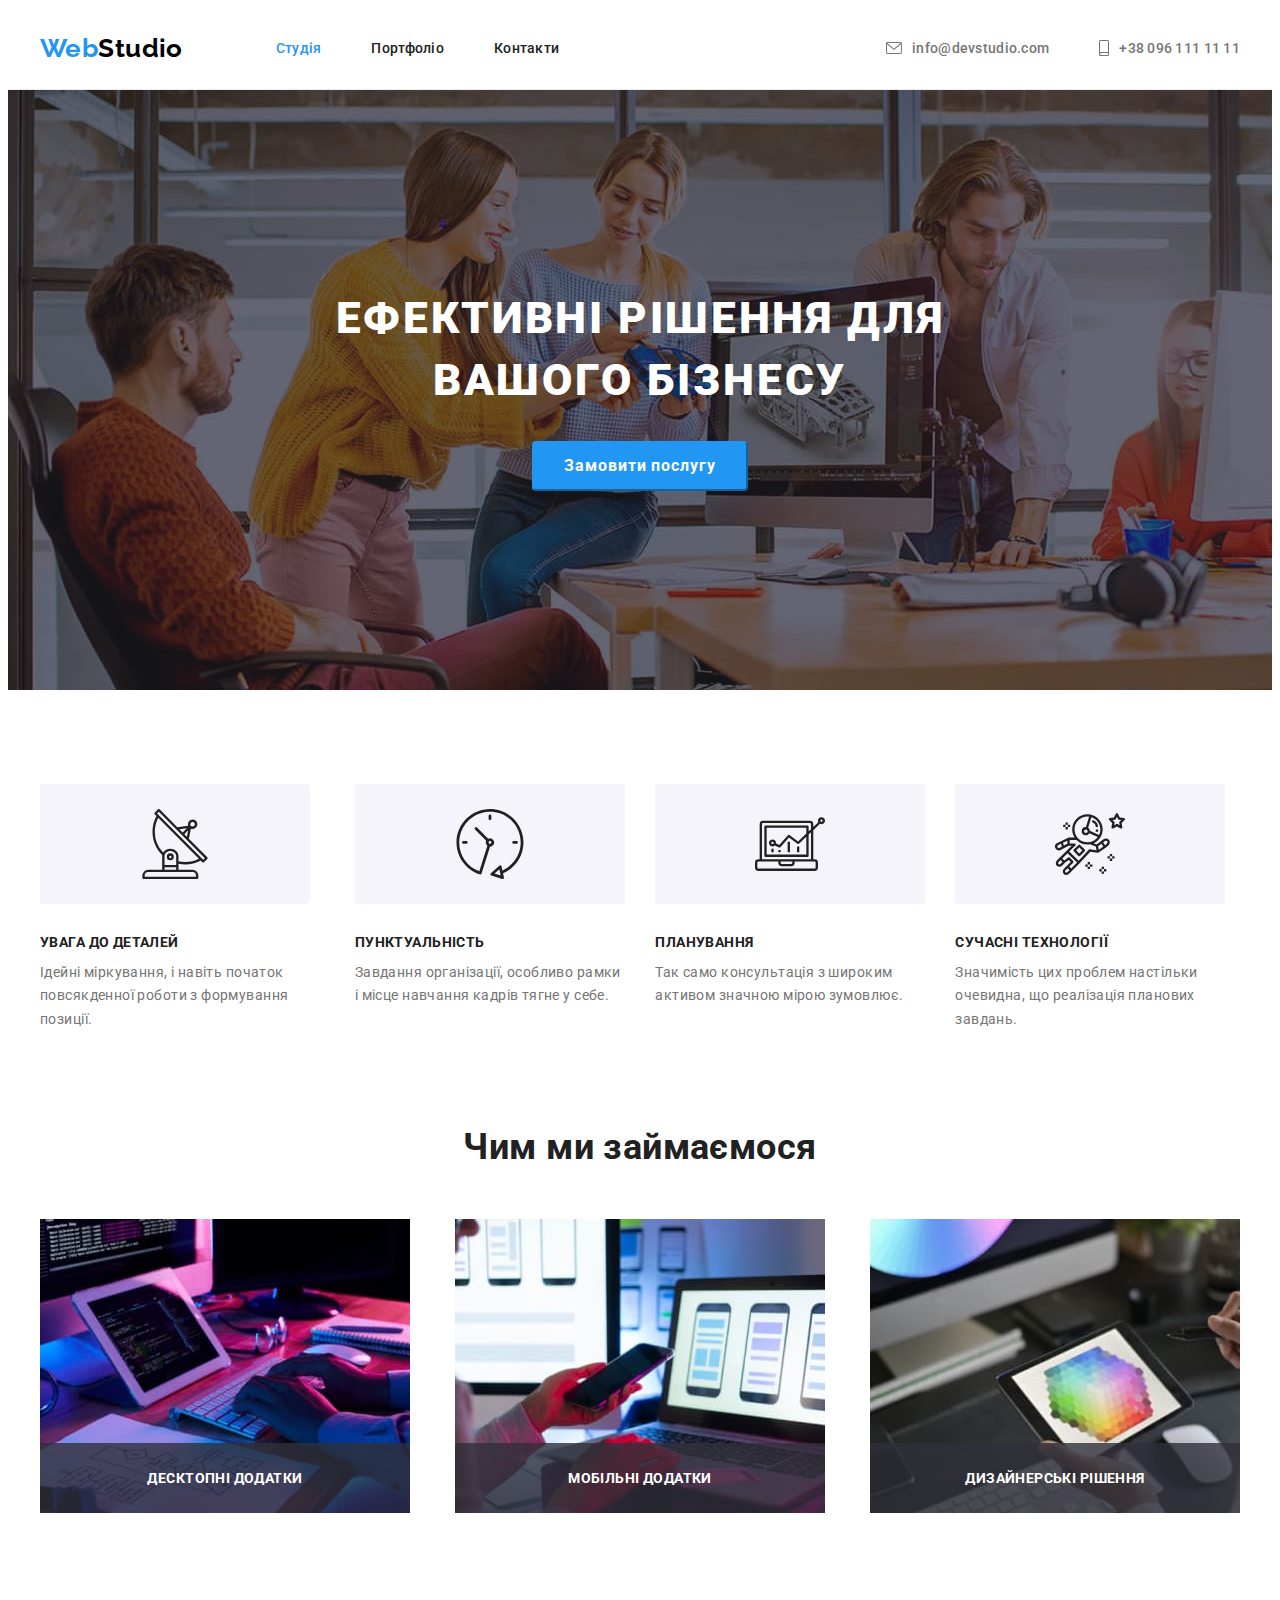
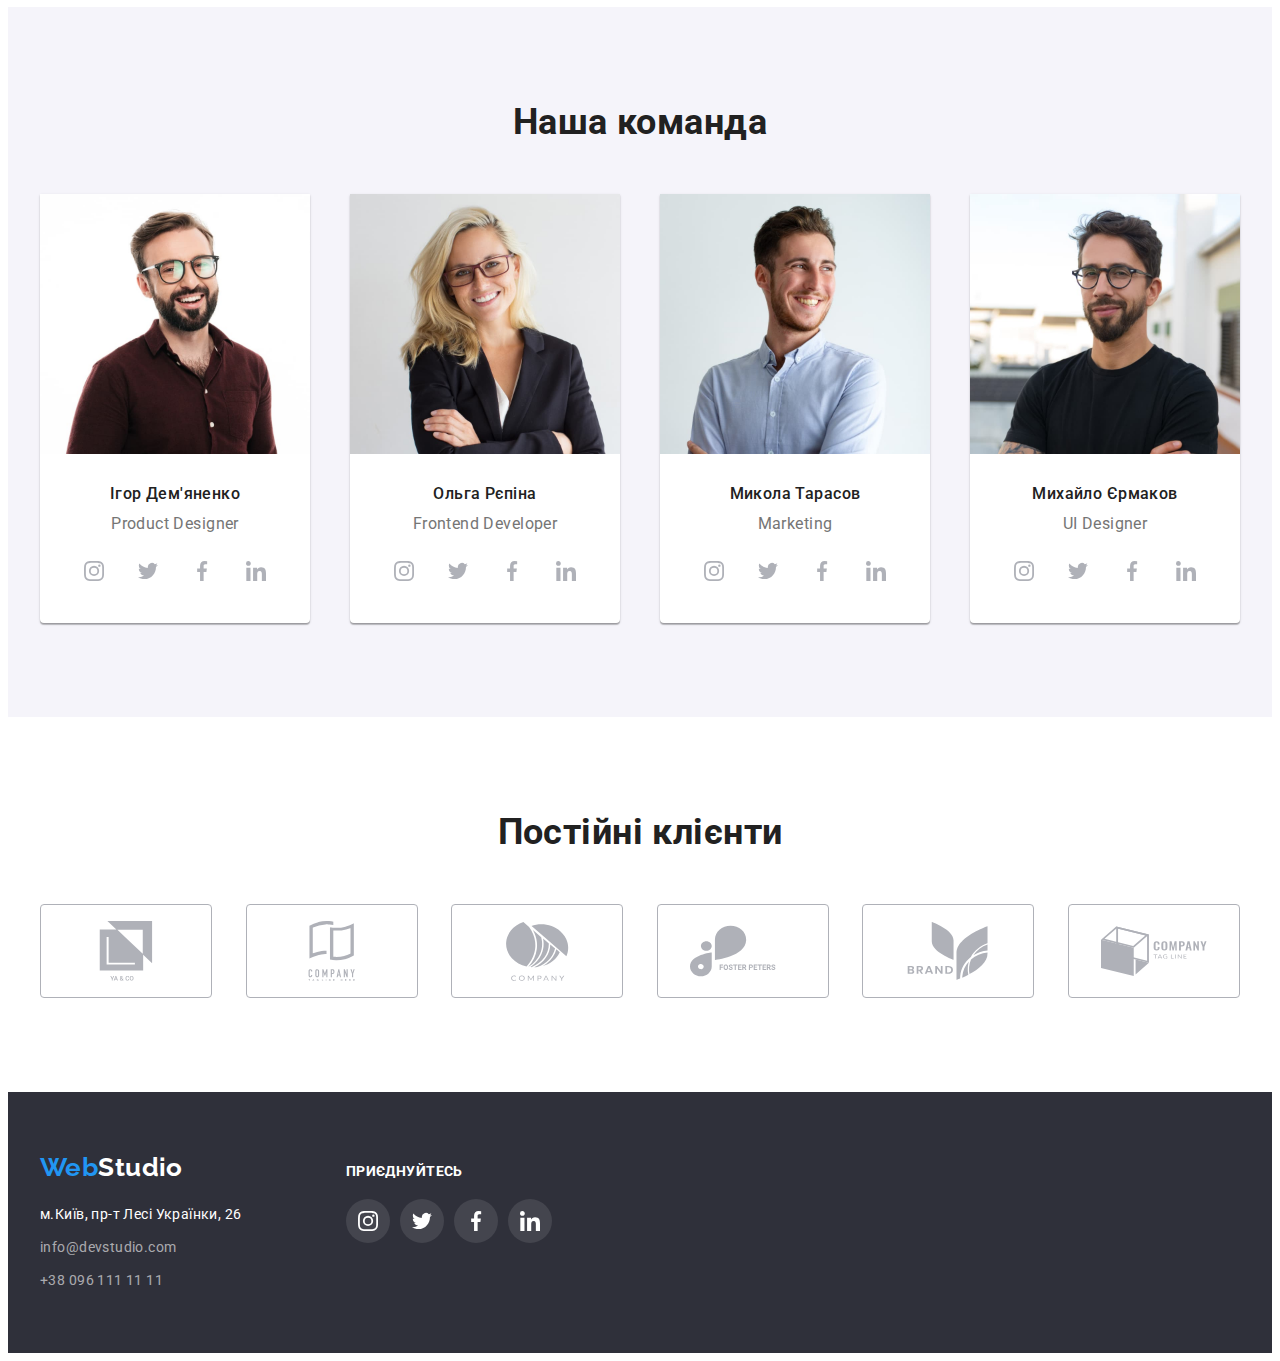
==== index.html @ 6174473b "почав картку і моделку" ====
<!DOCTYPE html>
<html lang="uk">
    <head>
        <meta charset="UTF-8">
        <meta http-equiv="X-UA-Compatible" content="IE=edge">
        <meta name="viewport" content="width=device-width, initial-scale=1.0">
        <link rel="preconnect" href="https://fonts.googleapis.com">
        <link rel="preconnect" href="https://fonts.gstatic.com" crossorigin>
        <link
            href="https://fonts.googleapis.com/css2?family=Raleway:wght@700&family=Roboto:wght@400;500;700;900&display=swap"
            rel="stylesheet">
        <link rel="stylesheet" href="https://cdnjs.cloudflare.com/ajax/libs/modern-normalize/1.1.0/modern-normalize.min.css"
            integrity="sha512-wpPYUAdjBVSE4KJnH1VR1HeZfpl1ub8YT/NKx4PuQ5NmX2tKuGu6U/JRp5y+Y8XG2tV+wKQpNHVUX03MfMFn9Q=="
            crossorigin="anonymous" referrerpolicy="no-referrer" />
        <title>Головна сторінка</title>
        <link rel="stylesheet" href="./css/styles.css">
    </head>
    <body>
        <main>
            <header>
      
                <div class="header container">
                    <nav class="header-nav">
                        <a href="index.html" lang="en" class="logo link">Web<span class="logo-header">Studio</span></a>
                        <ul class="header-nav list">
                            <li class="nav-items"><a href="./index.html" class="nav-items link current">Студія</a></li>
                            <li class="nav-items"><a href="./portfolio.html" class="nav-items link">Портфоліо</a></li>
                            <li class="nav-items"><a href="" class="nav-items link">Контакти</a></li>
                        </ul>
                    </nav>
        
                    <ul class="list flex">
                        <li class="list-item">
                            <a href="mailto:info@devstudio.com" target="_blank"
                            class="cantacts-mail link">
                                <svg class="contacts-icon" width="16"
                                height="12">
                                    <use href="./images/symbol-defs.svg#letter"></use>
                                </svg>info@devstudio.com</a> </li>
                        <li class="list-item">
                            <a href="tel:+380961111111" class="contacts-tel link">
                                <svg class="contacts-icon" width="10"
                                height="16">
                                    <use href="./images/symbol-defs.svg#smartphone"></use>
                                </svg>+38 096 111 11 11</a> </li>
                    </ul>
                </div>
            
            </header>
            <!--section hero-->
            <div class="">
                <section class="hero background-hero thumb">

                    <h1 class="hero-title">Ефективні рішення для вашого бізнесу</h1>
                    <button type="button" class="hero-btn" aria-label="Замовити послугу">Замовити послугу</button>
                        
                </section>
            </div>
            <section class="section-descr section">
                <div class="container">
                    <h2 class="visually-hidden"> Як ми працюємо </h2>
                    <ul class="list flex">
                        <li class="descr-list">
                            <div class="descr-icon">
                                <svg class="funny-icon">
                                    <use href="./images/symbol-defs.svg#antenna"></use>
                                </svg>
                            </div>
                            <h3 class="descr-item anten">Увага до деталей</h3>
                            <p class="item-text">Ідейні міркування, і навіть початок повсякденної роботи з формування
                                позиції.</p>
                        </li>
                        <li class="descr-list ">
                            <div class="descr-icon">
                                <svg class="funny-icon">
                                    <use href="./images/symbol-defs.svg#clock"></use>
                                </svg>
                            </div>
                            <h3 class="descr-item clock">Пунктуальність</h3>
                            <p class="item-text">Завдання організації, особливо рамки і місце навчання кадрів тягне у себе.
                            </p>
                        </li>
                        <li class="descr-list">
                            <div class="descr-icon">
                                <svg class="funny-icon">
                                    <use href="./images/symbol-defs.svg#diagram"></use>
                                </svg>
                            </div>
                            <h3 class="descr-item diagram">Планування</h3>
                            <p class="item-text">Так само консультація з широким активом значною мірою зумовлює.</p>
                        </li>
                        <li class="descr-list ">
                            <div class="descr-icon">
                                <svg class="funny-icon">
                                    <use href="./images/symbol-defs.svg#astronaut"></use>
                                </svg>
                            </div>
                            <h3 class="descr-item astronaut">Сучасні технології</h3>
                            <p class="item-text">Значимість цих проблем настільки очевидна, що реалізація планових завдань.
                            </p>
                        </li>
                    </ul>
                </div>
            </section>
            <section class="section-direction section">
                <div class="container">
                    <h2 class="title">Чим ми займаємося</h2>
                    <ul class="list flex">
                        <li>    
                            <div class="direction-thumb">
                                <img src="./images/img.jpg" alt="людина вестає сайт" width="370">
                                <h3 class="direction-text">десктопні додатки</h3>
                            </div>
                        </li>
                        <li>
                            <div class="direction-thumb">
                                <img src="./images/img2.jpg" alt="людина оптимізовує сайт під мобільні телефони" width="370">
                                <h3 class="direction-text">мобільні додатки</h3>
                            </div>
                        </li>
                        <li>
                            <div class="direction-thumb">
                                <img src="./images/img3.jpg" alt="людина підбирає колір для сайту" width="370">
                                <h3 class="direction-text">дизайнерські рішення</h3>
                            </div>
                        </li>
                    </ul>
                </div>
            </section>
            <section class="team section">
                <div class="container">
                    <h2 class="title">Наша команда</h2>
                    <ul class="first-list list">
                        <li class="team-items">
                            <img src="./images/img-0.jpg" alt="Ігор Дем'яненко фото" width="270">
                            <div class="name-and-profession">
                                <h3 class="team-member">Ігор Дем'яненко</h3>
                                <p lang="en" class="member-profession">Product Designer</p>
                                <ul class="team-contacts list">
                                    <li> 
                                        <a href="" class="team-contact-link">
                                        <svg class="icon">
                                                <use href="./images/symbol-defs.svg#instagram"></use>
                                            </svg> 
                                        </a>
                                    </li>
                                    <li>
                                        <a href="" class="team-contact-link">
                                            <svg class="icon">
                                                <use href="./images/symbol-defs.svg#twitter"></use>
                                            </svg>
                                        </a>
                                    </li>
                                    <li>
                                        <a href="" class="team-contact-link">
                                            <svg class="icon">
                                                <use href="./images/symbol-defs.svg#facebook"></use>
                                            </svg>
                                        </a>
                                    </li> 
                                    <li>
                                        <a href="" class="team-contact-link">
                                            <svg class="icon">
                                                <use href="./images/symbol-defs.svg#linkedin"></use>
                                            </svg> 
                                        </a>
                                    </li>
                                </ul>
                            </div>
                        </li>
                        <li class="team-items">
                            <img src="./images/img-1.jpg" alt="Ольга Рєпіна фото" width="270">
                            <div class="name-and-profession">
                                <h3 class="team-member">Ольга Рєпіна</h3>
                                <p lang="en" class="member-profession">Frontend Developer</p>
                                <ul class="team-contacts list">
                                    <li> 
                                        <a href="" class="team-contact-link">
                                        <svg class="icon">
                                                <use href="./images/symbol-defs.svg#instagram"></use>
                                            </svg> 
                                        </a>
                                    </li>
                                    <li>
                                        <a href="" class="team-contact-link">
                                            <svg class="icon">
                                                <use href="./images/symbol-defs.svg#twitter"></use>
                                            </svg>
                                        </a>
                                    </li>
                                    <li>
                                        <a href="" class="team-contact-link">
                                            <svg class="icon">
                                                <use href="./images/symbol-defs.svg#facebook"></use>
                                            </svg>
                                        </a>
                                    </li> 
                                    <li>
                                        <a href="" class="team-contact-link">
                                            <svg class="icon">
                                                <use href="./images/symbol-defs.svg#linkedin"></use>
                                            </svg> 
                                        </a>
                                    </li>
                                </ul>
                            </div>
                        </li>
                        <li class="team-items">
                            <img src="./images/img-2.jpg" alt="Микола Тарасов фото" width="270">
                            <div class="name-and-profession">
                                <h3 class="team-member">Микола Тарасов</h3>
                                <p lang="en" class="member-profession">Marketing</p>
                                <ul class="team-contacts list">
                                    <li> 
                                        <a href="" class="team-contact-link">
                                        <svg class="icon">
                                                <use href="./images/symbol-defs.svg#instagram"></use>
                                            </svg> 
                                        </a>
                                    </li>
                                    <li>
                                        <a href="" class="team-contact-link">
                                            <svg class="icon">
                                                <use href="./images/symbol-defs.svg#twitter"></use>
                                            </svg>
                                        </a>
                                    </li>
                                    <li>
                                        <a href="" class="team-contact-link">
                                            <svg class="icon">
                                                <use href="./images/symbol-defs.svg#facebook"></use>
                                            </svg>
                                        </a>
                                    </li> 
                                    <li>
                                        <a href="" class="team-contact-link">
                                            <svg class="icon">
                                                <use href="./images/symbol-defs.svg#linkedin"></use>
                                            </svg> 
                                        </a>
                                    </li>
                                </ul>
                            </div>
                        </li>
                        <li class="team-items">
                            <img src="./images/img-3.jpg" alt="Михайло Єрмаков фото" width="270">
                            <div class="name-and-profession">
                                <h3 class="team-member">Михайло Єрмаков</h3>
                                <p lang="en" class="member-profession">UI Designer</p>
                                <ul class="team-contacts list">
                                    <li> 
                                        <a href="" class="team-contact-link">
                                        <svg class="icon">
                                                <use href="./images/symbol-defs.svg#instagram"></use>
                                            </svg> 
                                        </a>
                                    </li>
                                    <li>
                                        <a href="" class="team-contact-link">
                                            <svg class="icon">
                                                <use href="./images/symbol-defs.svg#twitter"></use>
                                            </svg>
                                        </a>
                                    </li>
                                    <li>
                                        <a href="" class="team-contact-link">
                                            <svg class="icon">
                                                <use href="./images/symbol-defs.svg#facebook"></use>
                                            </svg>
                                        </a>
                                    </li> 
                                    <li>
                                        <a href="" class="team-contact-link">
                                            <svg class="icon">
                                                <use href="./images/symbol-defs.svg#linkedin"></use>
                                            </svg> 
                                        </a>
                                    </li>
                                </ul>
                </div>
            </section>
            <section class="section">
                <div class="container">
                    <h2 class="title">Постійні клієнти</h2>
                    <ul class="costumers list"> 
                        <li>
                            <a href="" class="link customers-item">
                                <svg class="customers-contacts">
                                    <use href="./images/symbol-defs.svg#ya-co"></use>
                                </svg>
                            </a>
                        </li>
                        <li>
                            <a href="" class="link customers-item">
                                <svg class="customers-contacts">
                                    <use href="./images/symbol-defs.svg#tagline-here"></use>
                                </svg>
                            </a>
                        </li>
                        <li>
                            <a href="" class="link customers-item">
                                <svg class="customers-contacts">
                                    <use href="./images/symbol-defs.svg#company"></use>
                                </svg>
                            </a>
                        </li>
                        <li>
                            <a href="" class="link customers-item">
                                <svg class="customers-contacts">
                                    <use href="./images/symbol-defs.svg#foster-peters"></use>
                                </svg>
                            </a>
                        </li>
                        <li>
                            <a href="" class="link customers-item">
                                <svg class="customers-contacts">
                                    <use href="./images/symbol-defs.svg#brand"></use>
                                </svg>
                            </a>
                        </li>
                        <li>
                            <a href="" class="link customers-item">
                                <svg class="customers-contacts">
                                    <use href="./images/symbol-defs.svg#company-box"></use>
                                </svg>
                            </a>
                        </li>
                    </ul>
                </div>
            </section>
        </main>
        <footer>
            <div class="container">
                <div>
                    <a href="index.html" lang="en" class="logo link">Web<span class="logo-footer">Studio</span></a>
                    <address class="address">
                        <ul class="list">
                            <li><a href="https://goo.gl/maps/mJdhDVVJMLw1E8uT7" class="address-map link" target="_blank"
                                    rel="noreferrer noopener">м.Київ, пр-т Лесі Українки, 26</a></li>
                            <li><a href="mailto:info@devstudio.com" class="address-mail link"
                                    target="_blank">info@devstudio.com</a></li>
                            <li><a href="tel:+380961111111" class="address-tel link">+38 096 111 11 11</a></li>
                        </ul>
                    </address>
                </div>
                <div class="invite">
                    <p class="invite-text">приєднуйтесь</p>
                    <ul class="invite-list list">
                        <li>
                            <a href="" class="link invite-link">
                                <svg class="icon">
                                    <use href="./images/symbol-defs.svg#instagram"></use>
                                </svg>
                            </a>
                        </li>
                        <li>
                            <a href="" class="link invite-link">
                                <svg class="icon">
                                    <use href="./images/symbol-defs.svg#twitter"></use>
                                </svg>
                            </a>
                        </li>
                        <li>
                            <a href="" class="link invite-link">
                                <svg class="icon">
                                    <use href="./images/symbol-defs.svg#facebook"></use>
                                </svg>
                            </a>
                        </li>
                        <li>
                            <a href="" class="link invite-link">
                                <svg class="icon">
                                    <use href="./images/symbol-defs.svg#linkedin"></use>
                                </svg>
                            </a>
                        </li>
                    </ul>
                </div>
            </div>
        </footer>
        <div class="backdrop is-hidden">
            <div class="modal">
                <button type="button" class="close">X</button>
            </div>
        </div>
    </body>
</html>
---- css/styles.css ----
:root {--primary-text-color: #757575;
--accent-color: #2196F3;
--contrast-color:#212121 ;
--separation-color:#F5F4FA;
--background-color:#2F303A;
--pure-black-color:#000000;
--pure-white-color:#ffffff;
--transparent-white:#FFFFFF99;
--border-color: rgba(236, 236, 236, 1);
--footer-icon-color:rgba(255, 255, 255, 0.1);
--gradient-color: rgba(47, 48, 58, 0.4);
--gradientblack-color:rgba(47, 48, 58, 0.8);
--icon-color: #AFB1B8;
 } 
/* * {outline: 2px solid green} */
body {
    color: var(--primary-text-color); 
    font-family: 'Roboto', sans-serif;
    font-size: 14px; 
    letter-spacing: 0.03em; 
    background-color: var(--pure-white-color);}

   
.list { 
    list-style: none; 
    padding: 0; 
}
.list.flex {
    margin-left: auto;}
.list.flex .list-item + .list-item {margin-left: 50px;}


 /* Утиліти---------------------------- */
.link {
    text-decoration: none;
}
.link.current {color:var(--accent-color);}
html {box-sizing: border-box;}
.visually-hidden {
    position: absolute;
    width: 1px;
    height: 1px;
    margin: -1px;
    border: 0;
    padding: 0;
    white-space: nowrap;
    clip-path: inset(100%);
    clip: rect(0 0 0 0);
    overflow: hidden;
  }
  
img {display: block;}
.container {
    margin: 0 auto;
    padding: 0 15px;
    width: 1200px;}
ul,
h1,
h2,
h3,
p {margin: 0;}
 .flex {display: flex;}

 header {border-bottom: 1px solid var(--border-color);}
 .thumb {
    display: block;
    height: 100%;
    width: 100%;
 }

/*  header */
.header-nav {
    color:var(--contrast-color); 
    align-items: center;
    display: flex;
}
.header.container {
    display: flex;
    align-items: center ;
    /* padding-top: 24px;
    padding-bottom: 25px; */
}

.logo {
    color: var(--accent-color); 
    font-weight: 700;
    font-size: 26px;
    line-height: 1.2; 
    font-family:'Raleway', sans-serif;
    display: inline-block;
    margin-right: 93px;
}
.logo-header {color: var(--pure-black-color);}
.header-nav .nav-items + .nav-items {
margin-left: 50px;}
.nav-items.link, .cantacts-mail.link, .contacts-tel.link   {
    display: block;
    padding-top: 32px;
    padding-bottom: 32px;
    display:flex;
    align-items: center;
}

.nav-items, 
.cantacts-mail, 
.contacts-tel {
    color: inherit; 
    font-weight: 500; 
    line-height: 1.2; 
    letter-spacing: 0.02em;}
.nav-items:hover, 
.cantacts-mail:hover, 
.contacts-tel:hover {color:var(--accent-color);}
.nav-items:focus, 
.cantacts-mail:focus, 
.contacts-tel:focus { color:var(--accent-color);}

/* main головної сторінки---------------------------- */
/* hero -----------------------------------*/
.hero {
    text-align: center;
    min-height: 600px;
    display: flex;
    flex-direction: column;
    align-items: center; 
    justify-content: center;
}
.background-hero {
    margin: 0 auto;
    background-image: linear-gradient(90deg, var(--gradient-color), var(--gradient-color)), url(../images/hero-bg.jpg);
    background-repeat: no-repeat;
    max-width: 1600px;
}

.hero-title {
    color:var(--pure-white-color); 
    font-weight: 900;
    font-size: 44px;
    line-height: 1.4; 
    letter-spacing: 0.06em; 
    text-transform: uppercase;
    margin-bottom: 30px;
    width: 696px;
}
.hero-btn {
    background-color: var(--accent-color);
    color: var(--pure-white-color); 
    font-weight: 700;
    font-size: 16px;
    line-height: 1.9; 
    text-align: center; 
    letter-spacing: 0.06em; 
    cursor: pointer; 
    font-family: inherit;
    width: 216px;
    height: 50px;
    border-radius: 4px;
    border-color: var(--accent-color);
    /* margin: 0 auto 0 auto */
}

    /* секція як ми працюємо -----------------------------*/
    .section {     
        padding-top: 94px;
        padding-bottom: 94px;}
/* .section-descr>.container {
    padding-top: 94px;
    padding-bottom: 94px;} */
.section-descr .list {justify-content: space-between;}
.list .descr-list + .descr-list {margin-left: 30px;}
/* .list>.descr-list:not(:first-child) {margin-left: 30px;} */
.descr-item {
    text-transform: uppercase; 
    color:var(--contrast-color) ; 
    font-weight: 700; 
    font-size: 14px;
    line-height: 1.2;
    margin-bottom: 10px;
}

/* картинки бєкграунди--------------------------------*/

.item-text {
    line-height: 1.7;}

    /* чим ми займаємось-------------------- */
/* .section-direction>.container { padding-bottom: 94px;} */
.section-direction .list {justify-content: space-between;}
.section-direction.section {padding-top: 0;}

/* секція наша команда------------------------- */
.team  {background-color: var(--separation-color);}

.name-and-profession{
        padding: 30px 0px;    
}
.team .first-list {justify-content: space-between;}
.first-list {
    display: flex;
}
.team-items {
    background-color: var(--pure-white-color);
    border-radius: 0 0 4px 4px;
    text-align: center;
    box-shadow: 0px 1px 3px rgba(0, 0, 0, 0.12), 0px 1px 1px rgba(0, 0, 0, 0.14), 0px 2px 1px rgba(0, 0, 0, 0.2);
}
.member-profession {
    font-size: 16px;
    line-height: 1.2;}
.team-member {
    font-weight: 500;
    font-size: 16px;
    line-height: 1.2;
    margin-bottom: 10px;}
.title {
    font-weight: 700;
    font-size: 36px;
    line-height: 1.2; 
    text-align: center;
    margin-bottom: 50px;} 
.title, 
.team-member {color: var(--contrast-color);}
.title.margin-none {margin-bottom: 50px;}

/* footer -------------------------------*/
footer{
    padding-top: 60px;
    padding-bottom: 60px;
    background-color: var(--background-color);
}
footer .logo {
    margin-bottom: 20px;
}
footer .container {
    display: flex;
    align-items: baseline;
}
.footer-first {
padding: 60px 0 60px;
}
.logo-footer {color: var(--pure-white-color);}
.address {font-style:normal}
.address li:not(:last-child) {margin-bottom: 9px;}
 .address-map {
    color:var(--pure-white-color);
    line-height: 1.7;}
.address-mail, 
.address-tel {
    color: var(--transparent-white);
    line-height: 1.7;}
.address-map:hover, 
.address-mail:hover, 
.address-tel:hover {color: var(--accent-color);}
.address-map:focus, 
.address-mail:focus, 
.address-tel:focus {color: var(--accent-color);}
.invite {
    margin-left: 70px;
}
.invite-text {
    display: block;
    color: var(--pure-white-color);
    text-transform: uppercase;  
    margin-bottom: 20px;
    font-weight: 700;
    line-height: 16px;
}

/* портфоліо-------------------------------- */


/* фільтри----------------------------------- */
.filter-btn {
    padding: 6px 22px;
    background-color: var(--separation-color);
    color: var(--contrast-color);
    font-weight: 500;
    font-size: 16px;
    line-height: 1.6; 
    cursor: pointer; 
    font-family: inherit;
    border: 1px solid var(--separation-color); 
    border-radius: 4px;
}
.filter-btn:hover {
    background-color: var(--accent-color); 
    color: var(--pure-white-color);
    border: 1px solid var(--accent-color);
    box-shadow: 0px 3px 1px rgba(0, 0, 0, 0.1), 0px 1px 2px rgba(0, 0, 0, 0.08), 0px 2px 2px rgba(0, 0, 0, 0.12);
    }
.filter-btn:focus {background-color: var(--accent-color); 
    color: var(--pure-white-color);}
/* проєкти */
.project-filter {
    margin-bottom: 50px;
    display: flex;
    justify-content: center; 
}
.project-filter li+li {margin-left: 8px;}
/* .project-filter>li:not(:first-child) {margin-left: 8px;} */
.project-list { 
    display: flex;
    flex-wrap: wrap;
    gap:30px;
    }
.project-item { 
    flex-basis: calc((100% - 60px) /3); 
}
.project-link {
    display: block;
}
.project-link:hover {
    box-shadow: 0px 1px 1px rgba(0, 0, 0, 0.12), 0px 4px 4px rgba(0, 0, 0, 0.06), 1px 4px 6px rgba(0, 0, 0, 0.16);
}
.project-link:focus {
    box-shadow: 0px 1px 1px rgba(0, 0, 0, 0.12), 0px 4px 4px rgba(0, 0, 0, 0.06), 1px 4px 6px rgba(0, 0, 0, 0.16);
}
.project-descr { 
    padding: 20px 24px;
    border-left: 1px solid var(--border-color); 
    border-right: 1px solid var(--border-color); 
    border-bottom: 1px solid var(--border-color);
    z-index: 10;
}

.project-title { 
    color:var(--contrast-color); 
    font-weight: 700;
    font-size: 18px;
    line-height: 2; 
    letter-spacing: 0.06em;
    margin-bottom: 4px;}
.title-descr {
    font-size: 16px;
    line-height: 1.9; 
    letter-spacing: 0.06em;
    color: var(--primary-text-color);
}

    /* svg картинки---------------------------- */
.contacts-icon {
    margin-right: 10px;
    fill:currentColor;
}

.team-contacts {
    display: flex;    
    margin-top: 16px;
    justify-content: center;
    gap:10px;
}
.team-contact-link {
    width: 44px;
    height: 44px;
    border-radius: 50%;
    background-color: var(--pure-white-color);
    fill: var(--icon-color);
    display:flex;
    justify-content: center;
    align-items: center;
}
.team-contact-link:hover {
    background-color: var(--accent-color);
    fill: var(--pure-white-color);
}
.team-contact-link:focus {
    background-color: var(--accent-color);
    fill: var(--pure-white-color);
}
.icon {
    width: 20px;
    height: 20px;
}
.costumers {
    display: flex;
    justify-content: space-between;   
}
.costumers>li {
    display: block;
    width: 170px;
    height: 92px;   
    border: 1px solid var(--icon-color);
    border-radius: 4px;
}
.costumers>li:hover {
    border-color: var(--accent-color);
}
.customers-item {
    display:flex;
    justify-content: center;
    align-items: center;
    width: 100%;
    height: 100%;
    fill: var(--icon-color);
}
.customers-item:hover {
    border-color: var(--accent-color);
    fill: var(--accent-color);
}
.customers-item:focus {
    border-color: var(--accent-color);
    fill: var(--accent-color);
}
.customers-contacts {
    width: 106px;
    height: 60px;
}
.invite-list {
    display: flex;
}
.invite-list>li:not(:first-child) {
    margin-left: 10px;
}
.invite-link {
    display:flex;
    justify-content: center;
    align-items: center;
    width: 44px;
    height: 44px;
    border-radius: 50%;
    background-color: var(--footer-icon-color);
    fill: var(--pure-white-color);
}
.invite-link:hover {
    background-color: var(--accent-color);
}
.invite-link:focus {
    background-color: var(--accent-color);
}
/* картинки у -- як ми працюємо------------------ */
.descr-icon {
    background-color: var(--separation-color);
    border-radius: 4px;
    display:flex;
    justify-content: center;
    align-items: center;
    width: 270px;
    height: 120px;
    margin-bottom: 30px;
    fill: var(--contrast-color);
}
.funny-icon {
    width: 70px;
    height: 70px;
}
/* анімація------------------------------------------- */
/* головна--------- */
.direction-thumb {
    text-transform: uppercase; 
    font-weight: 700;
    line-height: 16px;
    position: relative;
}
.direction-text {
    display: flex;
    align-items: center;
    justify-content: center;
    color: var(--pure-white-color);
    text-transform: uppercase; 
    font-weight: 700;
    font-size: 14px;
    line-height: 16px;
    background: var(--gradientblack-color);
    height: 70px;
    width:100%;
    position:absolute;
    bottom:0;
}
/* портфоліо--------- */
/* картки--- */
.project-thumb::before {
    position: absolute;
    top:0;
    content: '';
    background-color: var(--accent-color);
    opacity: 0;
    width: 100%;
    height: 100%;
} 
.project-link:hover .project-thumb::before {
    opacity: 0.9;
}
.project-link:hover .project-text {
    opacity: 1;
}
.project-thumb {
    position: relative;
}
.project-text {
    position: absolute;
    top:63px;
    left: 24px;
    right: 24px;
    color: var(--pure-white-color);
    opacity: 0;
    font-weight: 400;
    font-size: 18px;
    line-height: 28px;
}



/* моделка-------------------------------- */
.backdrop {
    position: fixed;
    top:0;
    left:0;
    width: 100%;
    height: 100%;
    background-color: rgba(27, 71, 107, 0.5);
}
.backdrop.is-hidden {
    opacity: 0;
    pointer-events: none;
}
.modal {
    position: absolute;
    top:50%;
    left:50%;
    transform:translate(-50%, -50%);    
    width: 528px;
    height: 581px;
    background-color: var(--pure-white-color);
    border-radius: 4px;
}
.close {
    position:absolute;
    right: 8px;
    top:8px;
    width: 30px;
    height: 30px;
    cursor: pointer;
    background-color: var(--pure-white-color);
    border: 1px solid rgba(0, 0, 0, 0.1);
    border-radius: 50%;
}
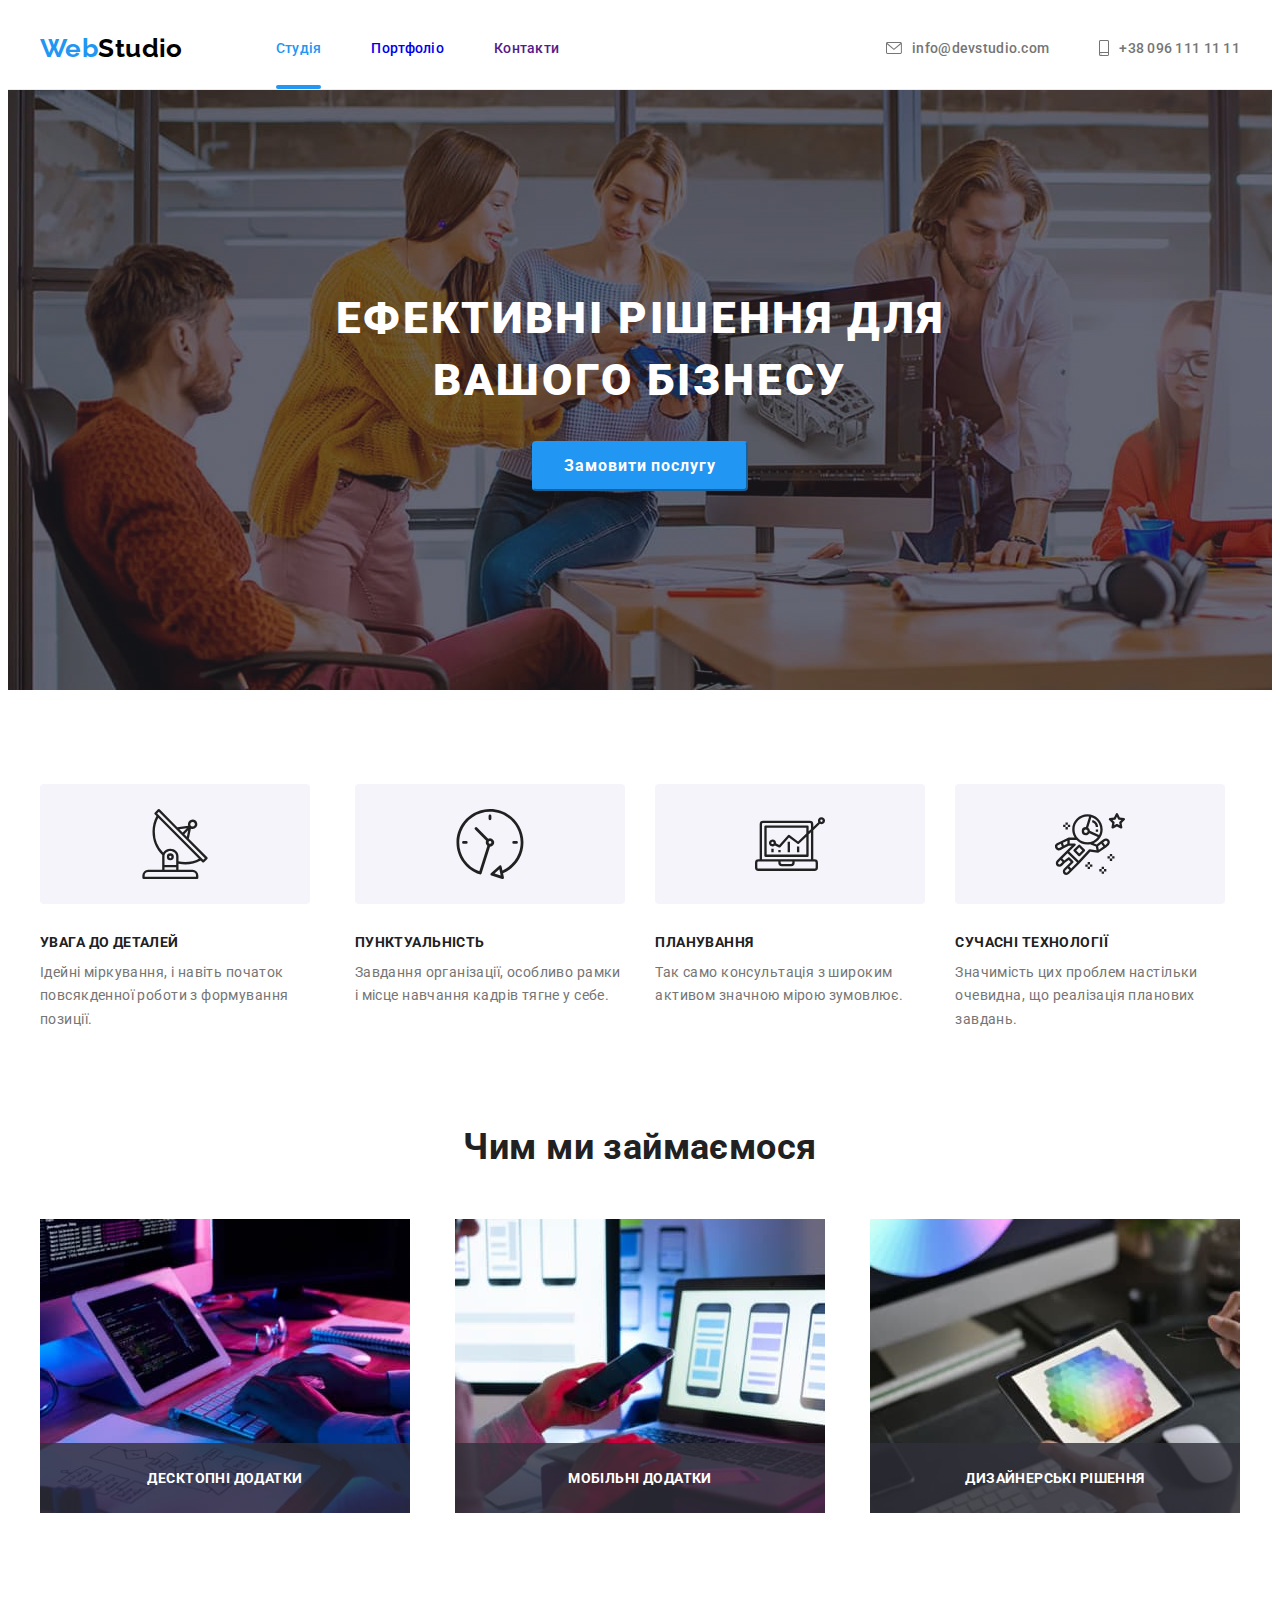
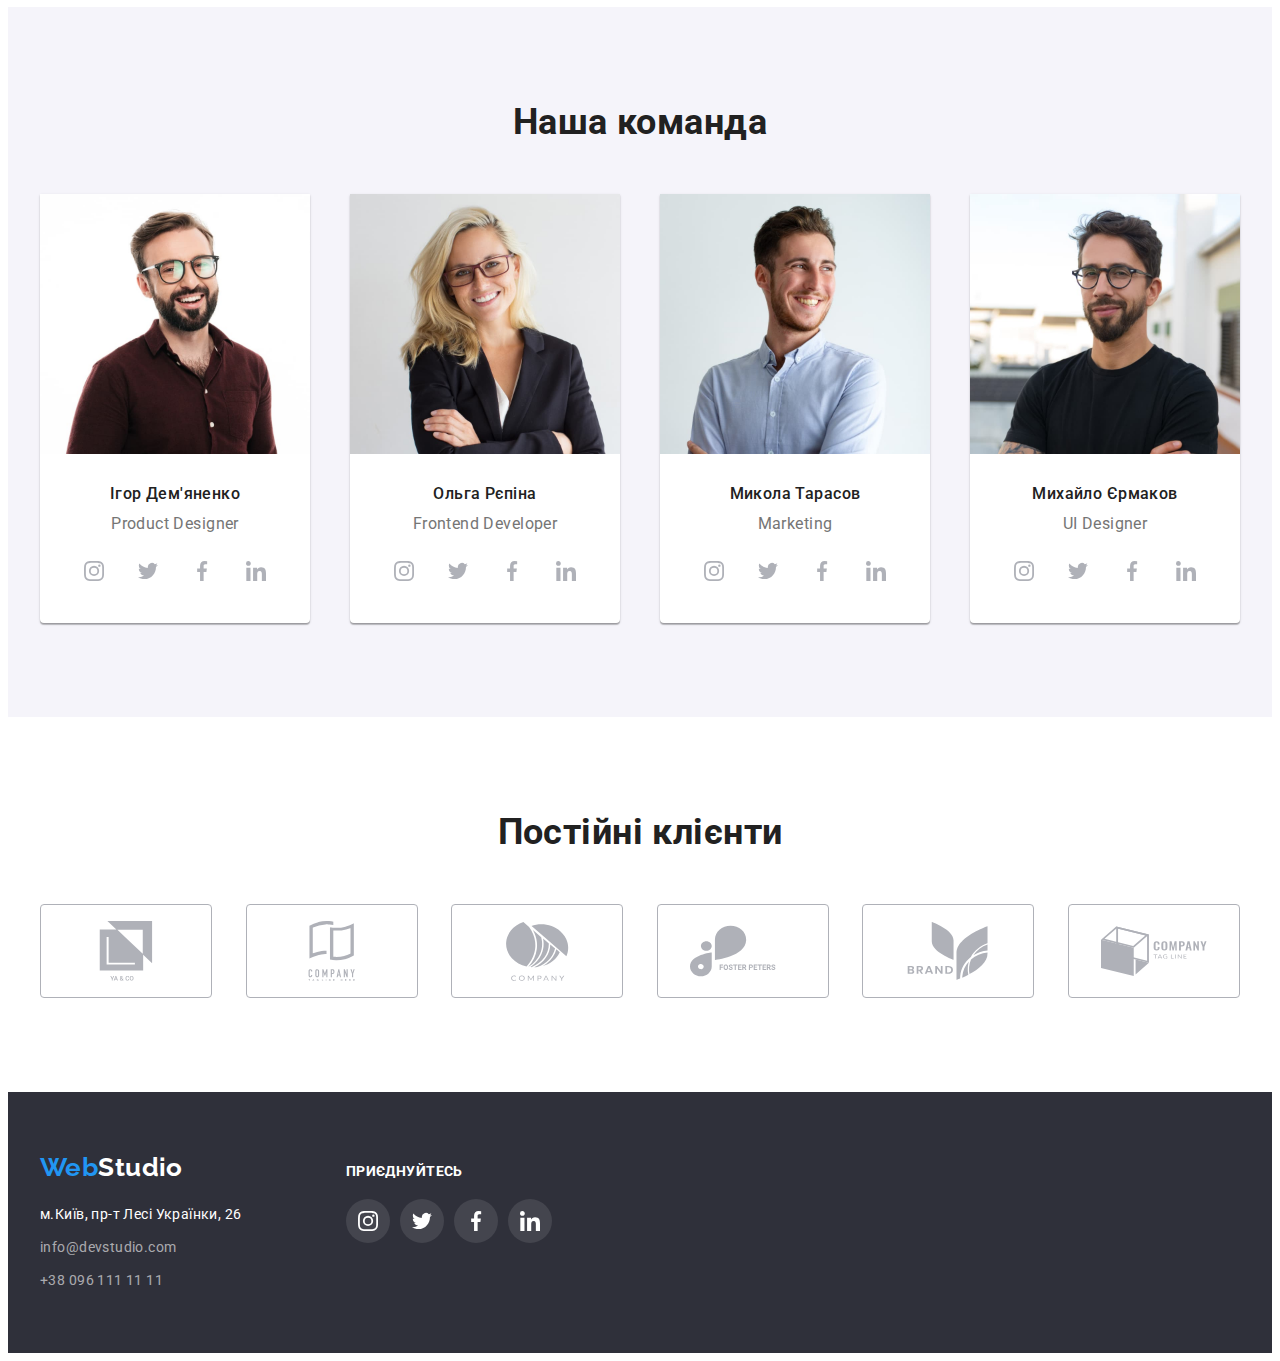
==== commit 663fa698: "зробив полоску з допомогою афтер" ====
--- a/index.html
+++ b/index.html
@@ -23,9 +23,9 @@
                     <nav class="header-nav">
                         <a href="index.html" lang="en" class="logo link">Web<span class="logo-header">Studio</span></a>
                         <ul class="header-nav list">
-                            <li class="nav-items"><a href="./index.html" class="nav-items link current">Студія</a></li>
-                            <li class="nav-items"><a href="./portfolio.html" class="nav-items link">Портфоліо</a></li>
-                            <li class="nav-items"><a href="" class="nav-items link">Контакти</a></li>
+                            <li class="nav-items"><a href="./index.html" class="link current">Студія</a></li>
+                            <li class="nav-items"><a href="./portfolio.html" class="link">Портфоліо</a></li>
+                            <li class="nav-items"><a href="" class="link">Контакти</a></li>
                         </ul>
                     </nav>
         
--- a/css/styles.css
+++ b/css/styles.css
@@ -35,6 +35,9 @@
     text-decoration: none;
 }
 .link.current {color:var(--accent-color);}
+.current {
+
+}
 html {box-sizing: border-box;}
 .visually-hidden {
     position: absolute;
@@ -93,13 +96,30 @@
 .logo-header {color: var(--pure-black-color);}
 .header-nav .nav-items + .nav-items {
 margin-left: 50px;}
-.nav-items.link, .cantacts-mail.link, .contacts-tel.link   {
+.nav-items>.link, .cantacts-mail.link, .contacts-tel.link   {
     display: block;
     padding-top: 32px;
     padding-bottom: 32px;
     display:flex;
     align-items: center;
 }
+.nav-items {
+    position: relative;
+}
+.link.current::after {
+    position: absolute;
+    bottom: 0;
+    content: '';
+    width: 100%;
+    height: 4px;
+    background: var(--accent-color);
+    border-radius: 2px;
+}
+
+/* .nav-items>.current {
+    border-bottom: 4px solid var(--accent-color);
+    border-radius: 2px;
+} */
 
 .nav-items, 
 .cantacts-mail, 
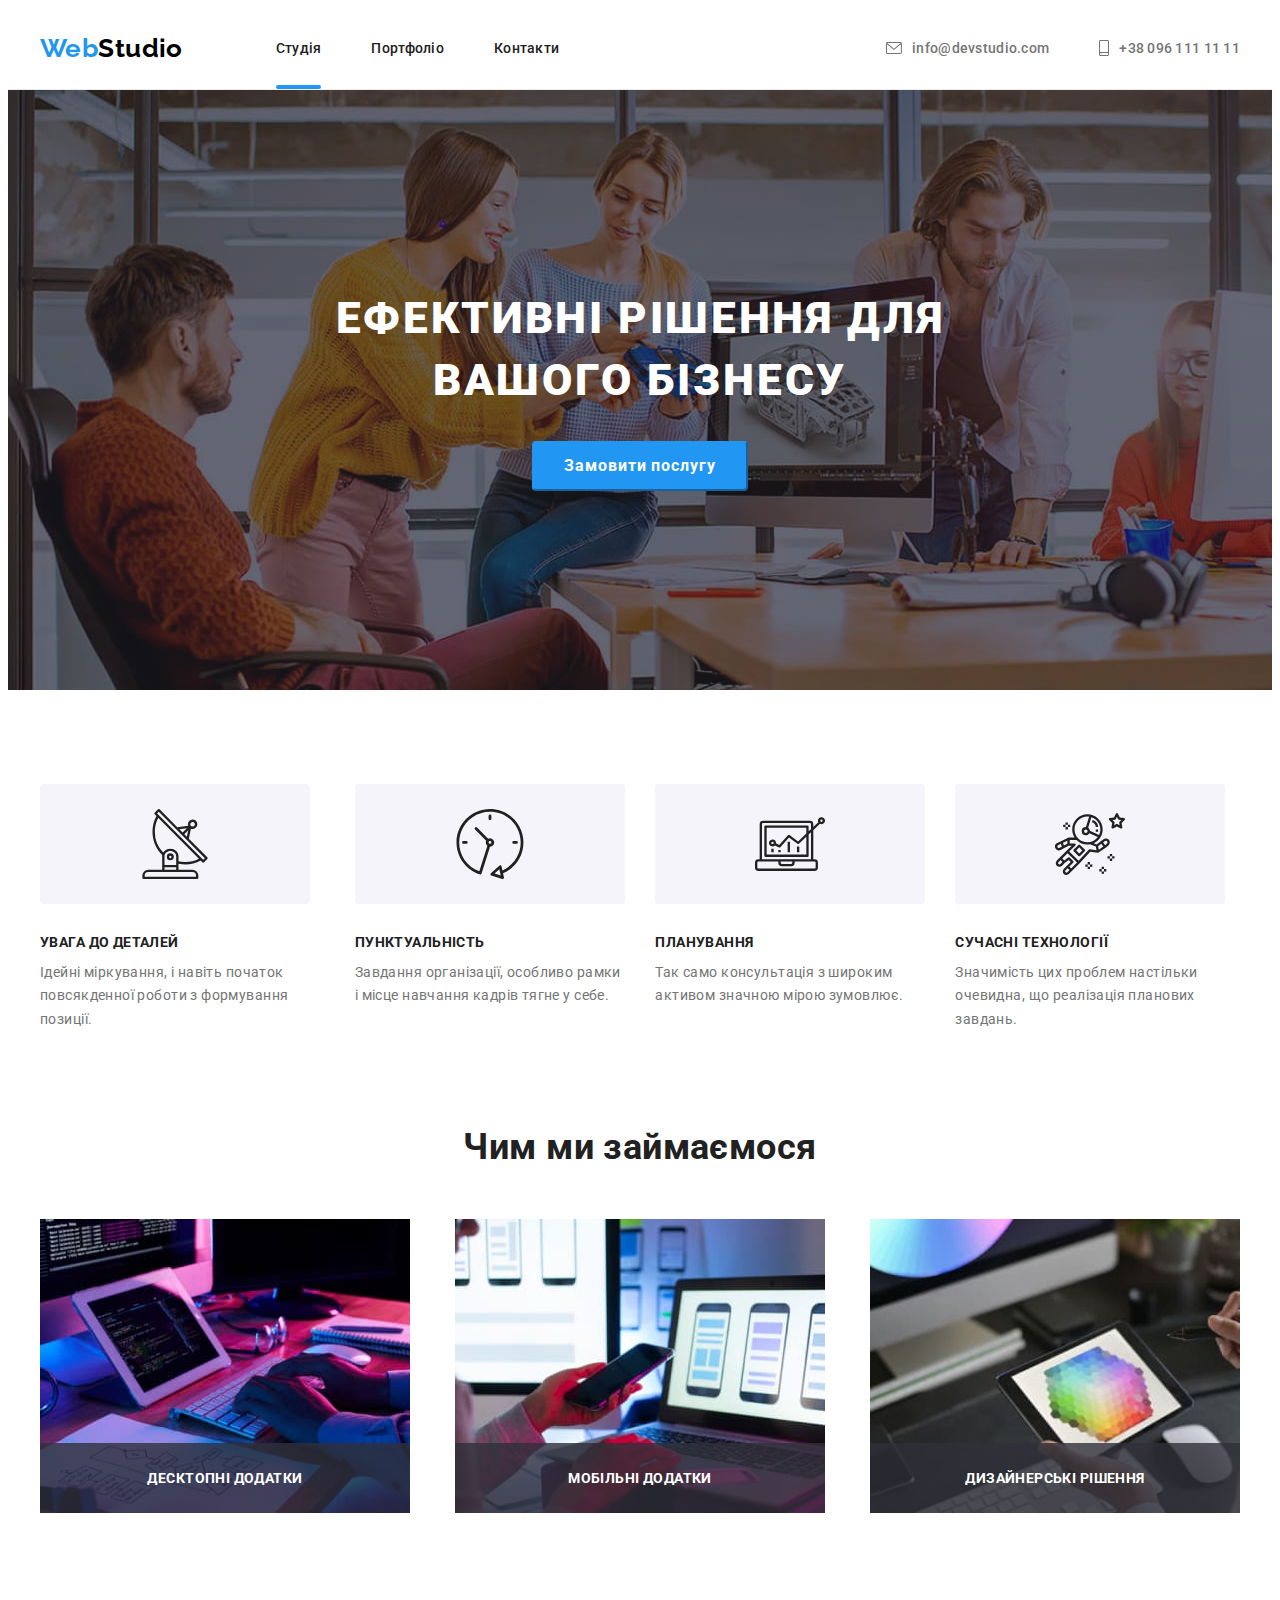
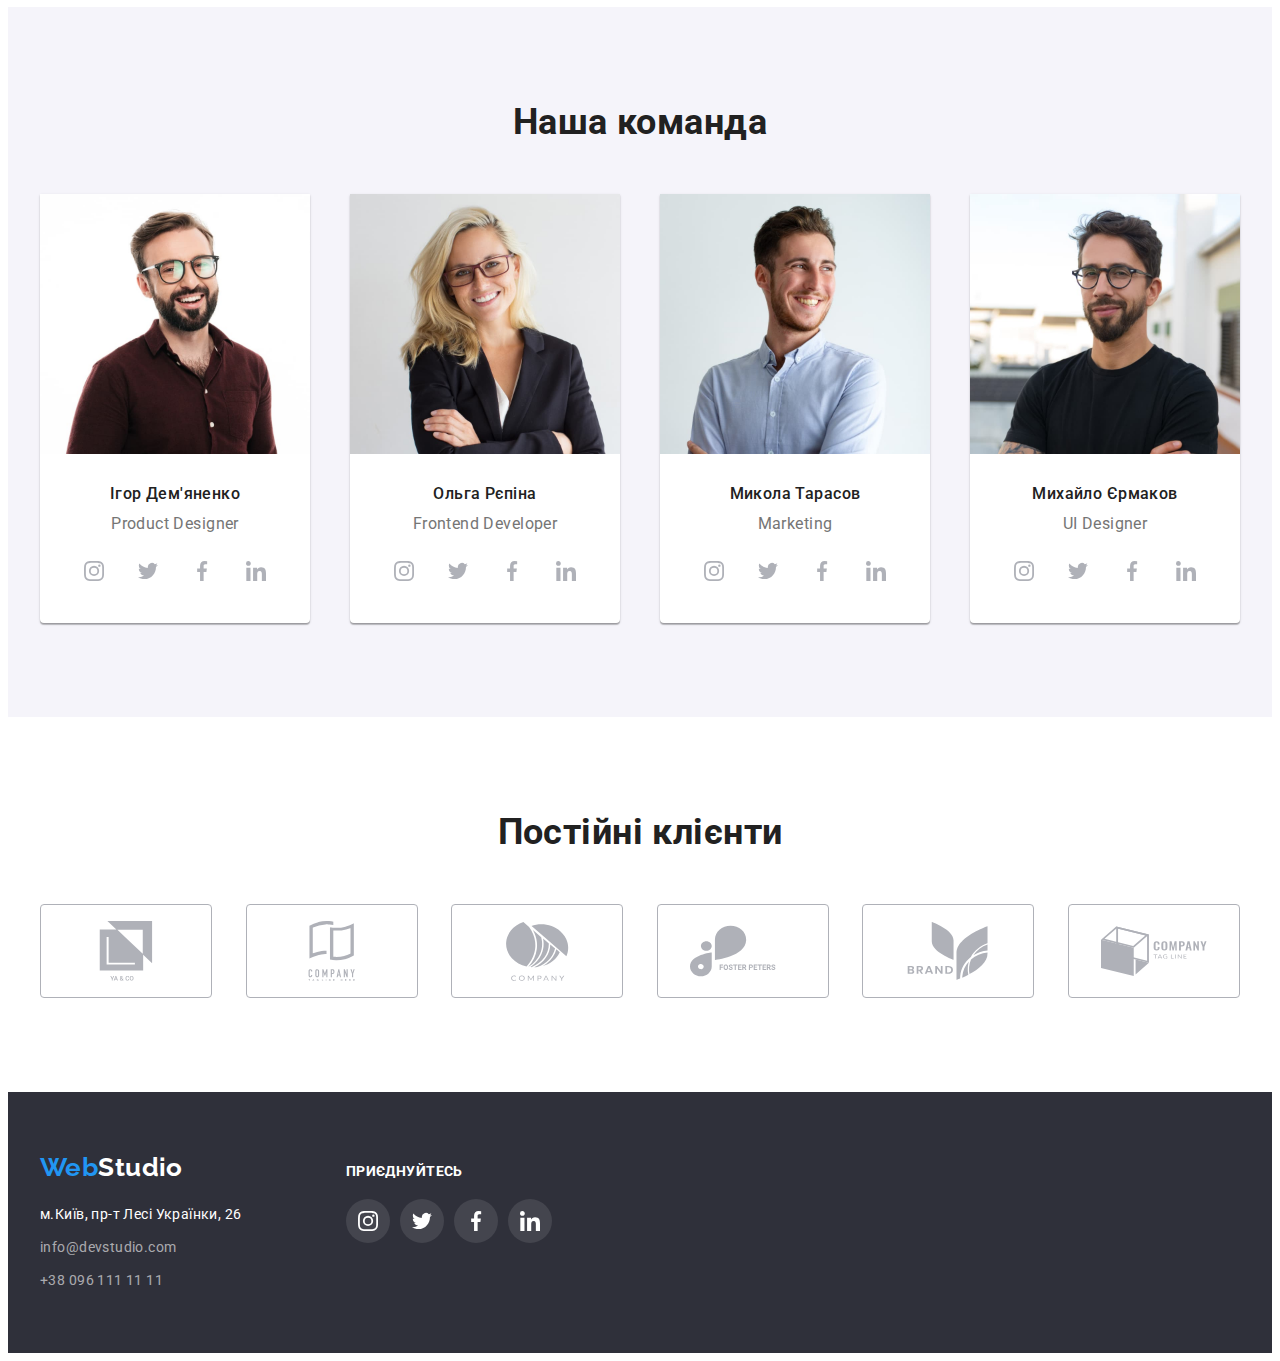
==== commit 2c304acb: "моделка появляється" ====
--- a/index.html
+++ b/index.html
@@ -52,7 +52,7 @@
                 <section class="hero background-hero thumb">
 
                     <h1 class="hero-title">Ефективні рішення для вашого бізнесу</h1>
-                    <button type="button" class="hero-btn" aria-label="Замовити послугу">Замовити послугу</button>
+                    <button type="button" class="hero-btn"  aria-label="Замовити послугу" data-modal-open>Замовити послугу</button>
                         
                 </section>
             </div>
@@ -378,10 +378,11 @@
                 </div>
             </div>
         </footer>
-        <div class="backdrop is-hidden">
+        <div class="backdrop is-hidden" data-modal>
             <div class="modal">
-                <button type="button" class="close">X</button>
+                <button type="button" aria-label="закрити вікно" class="close" data-modal-close>X</button>
             </div>
         </div>
+        <script src="./js/modal.js"></script>
     </body>
 </html>--- a/css/styles.css
+++ b/css/styles.css
@@ -95,13 +95,18 @@
 }
 .logo-header {color: var(--pure-black-color);}
 .header-nav .nav-items + .nav-items {
-margin-left: 50px;}
-.nav-items>.link, .cantacts-mail.link, .contacts-tel.link   {
+margin-left: 50px;
+}
+.nav-items>.link, 
+.cantacts-mail.link, 
+.contacts-tel.link {
     display: block;
     padding-top: 32px;
     padding-bottom: 32px;
     display:flex;
     align-items: center;
+    color: inherit; 
+    transition: color 250ms cubic-bezier(0.4, 0, 0.2, 1);
 }
 .nav-items {
     position: relative;
@@ -127,10 +132,15 @@
     color: inherit; 
     font-weight: 500; 
     line-height: 1.2; 
-    letter-spacing: 0.02em;}
-.nav-items:hover, 
+    letter-spacing: 0.02em;
+    /* transition: color 250ms cubic-bezier(0.4, 0, 0.2, 1);     */
+}
+.nav-items.link:hover, 
+.nav-items:hover,
 .cantacts-mail:hover, 
-.contacts-tel:hover {color:var(--accent-color);}
+.contacts-tel:hover {
+    color:var(--accent-color);}
+.nav-items>.link:focus,
 .nav-items:focus, 
 .cantacts-mail:focus, 
 .contacts-tel:focus { color:var(--accent-color);}
@@ -212,7 +222,7 @@
 .team  {background-color: var(--separation-color);}
 
 .name-and-profession{
-        padding: 30px 0px;    
+    padding: 30px 0px;    
 }
 .team .first-list {justify-content: space-between;}
 .first-list {
@@ -261,13 +271,17 @@
 .logo-footer {color: var(--pure-white-color);}
 .address {font-style:normal}
 .address li:not(:last-child) {margin-bottom: 9px;}
- .address-map {
+.address-map {
     color:var(--pure-white-color);
-    line-height: 1.7;}
+    line-height: 1.7;
+    transition: color 250ms cubic-bezier(0.4, 0, 0.2, 1); 
+}
 .address-mail, 
 .address-tel {
     color: var(--transparent-white);
-    line-height: 1.7;}
+    line-height: 1.7;
+    transition: color 250ms cubic-bezier(0.4, 0, 0.2, 1);    
+}
 .address-map:hover, 
 .address-mail:hover, 
 .address-tel:hover {color: var(--accent-color);}
@@ -301,6 +315,10 @@
     font-family: inherit;
     border: 1px solid var(--separation-color); 
     border-radius: 4px;
+    transition: background-color 250ms cubic-bezier(0.4, 0, 0.2, 1), 
+                color 250ms cubic-bezier(0.4, 0, 0.2, 1),
+                border 250ms cubic-bezier(0.4, 0, 0.2, 1),
+                box-shadow 250ms cubic-bezier(0.4, 0, 0.2, 1);
 }
 .filter-btn:hover {
     background-color: var(--accent-color); 
@@ -328,6 +346,7 @@
 }
 .project-link {
     display: block;
+    transition: box-shadow 250ms cubic-bezier(0.4, 0, 0.2, 1);
 }
 .project-link:hover {
     box-shadow: 0px 1px 1px rgba(0, 0, 0, 0.12), 0px 4px 4px rgba(0, 0, 0, 0.06), 1px 4px 6px rgba(0, 0, 0, 0.16);
@@ -340,7 +359,6 @@
     border-left: 1px solid var(--border-color); 
     border-right: 1px solid var(--border-color); 
     border-bottom: 1px solid var(--border-color);
-    z-index: 10;
 }
 
 .project-title { 
@@ -378,6 +396,7 @@
     display:flex;
     justify-content: center;
     align-items: center;
+    transition: background-color 250ms cubic-bezier(0.4, 0, 0.2, 1),  fill 250ms cubic-bezier(0.4, 0, 0.2, 1);
 }
 .team-contact-link:hover {
     background-color: var(--accent-color);
@@ -401,8 +420,12 @@
     height: 92px;   
     border: 1px solid var(--icon-color);
     border-radius: 4px;
+    transition: border-color 250ms cubic-bezier(0.4, 0, 0.2, 1);
 }
 .costumers>li:hover {
+    border-color: var(--accent-color);
+}
+.costumers>li:focus {
     border-color: var(--accent-color);
 }
 .customers-item {
@@ -412,6 +435,7 @@
     width: 100%;
     height: 100%;
     fill: var(--icon-color);
+    transition: border-color 250ms cubic-bezier(0.4, 0, 0.2, 1), fill 250ms cubic-bezier(0.4, 0, 0.2, 1);
 }
 .customers-item:hover {
     border-color: var(--accent-color);
@@ -440,6 +464,7 @@
     border-radius: 50%;
     background-color: var(--footer-icon-color);
     fill: var(--pure-white-color);
+    transition: background-color 250ms cubic-bezier(0.4, 0, 0.2, 1);
 }
 .invite-link:hover {
     background-color: var(--accent-color);
@@ -496,6 +521,7 @@
     opacity: 0;
     width: 100%;
     height: 100%;
+    transition: opacity 250ms cubic-bezier(0.4, 0, 0.2, 1);
 } 
 .project-link:hover .project-thumb::before {
     opacity: 0.9;
@@ -503,6 +529,13 @@
 .project-link:hover .project-text {
     opacity: 1;
 }
+.project-link:focus .project-thumb::before {
+    opacity: 0.9;
+}
+.project-link:focus .project-text {
+    opacity: 1;
+}
+
 .project-thumb {
     position: relative;
 }
@@ -516,6 +549,7 @@
     font-weight: 400;
     font-size: 18px;
     line-height: 28px;
+    transition: opacity 250ms cubic-bezier(0.4, 0, 0.2, 1);
 }
 
 
@@ -532,6 +566,7 @@
 .backdrop.is-hidden {
     opacity: 0;
     pointer-events: none;
+    visibility: hidden;
 }
 .modal {
     position: absolute;
